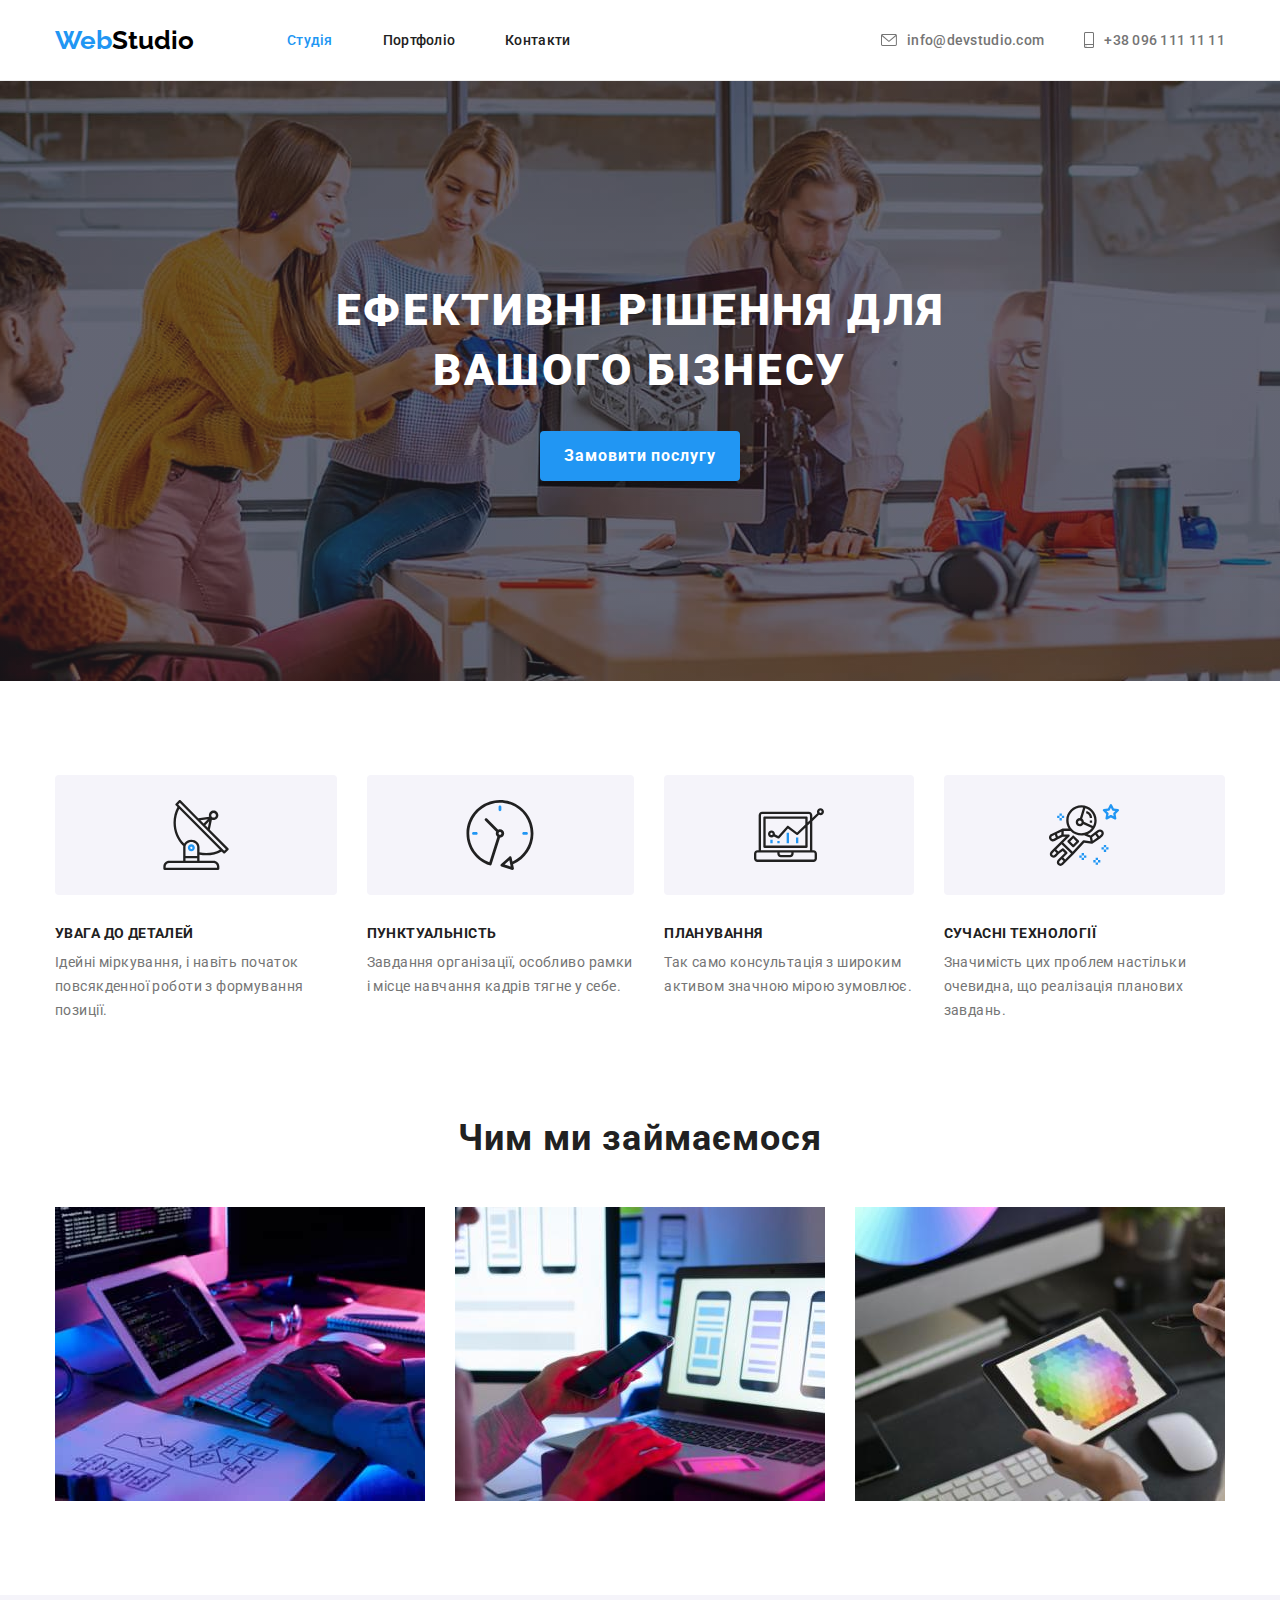
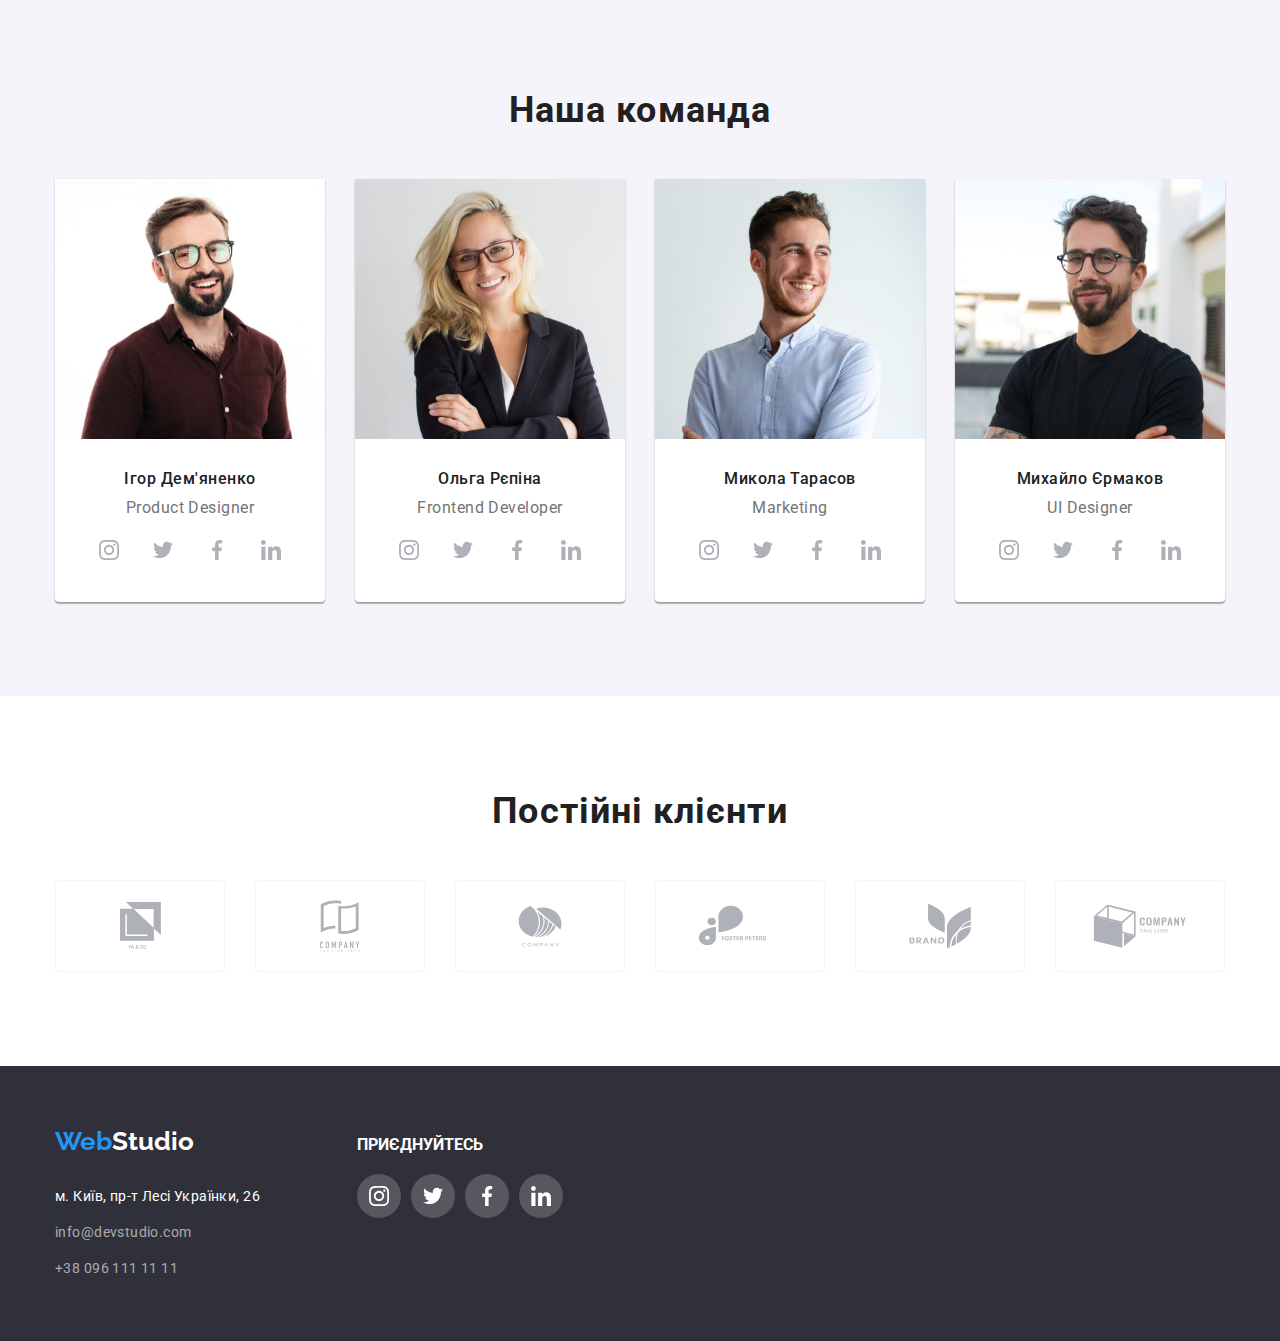
==== index.html @ e9f581a7 "Initial commit" ====
<!DOCTYPE html>
<html lang="uk">

<head>
    <meta charset="UTF-8">
    <meta http-equiv="X-UA-Compatible" content="IE=edge">
    <meta name="viewport" content="width=device-width, initial-scale=1.0">
    <link rel="preconnect" href="https://fonts.googleapis.com">
    <link rel="preconnect" href="https://fonts.gstatic.com" crossorigin>
    <link
        href="https://fonts.googleapis.com/css2?family=Montserrat:wght@400;700&family=Raleway:wght@700&family=Roboto:wght@400;500;700;900&display=swap"
        rel="stylesheet">
    <link rel="stylesheet"
        href="https://cdnjs.cloudflare.com/ajax/libs/modern-normalize/1.1.0/modern-normalize.min.css">
    <link rel="stylesheet" href="./styles.css">
    <title>goit-markup-hw-04</title>
</head>

<body>
    <header class="header">
        <div class="container-header">
            <nav class="header-nav">
                <a href="./index.html" class="logo"><span class="logo-web">Web</span>Studio</a>
                <ul class="navigation-links">
                    <li><a class="navigation-link current" href="./index.html">Студія</a></li>
                    <li><a class="navigation-link" href="./potfolio.html">Портфоліо</a></li>
                    <li><a class="navigation-link" href="#">Контакти</a></li>
                </ul>
            </nav>
            <ul class="navigation-contacts">
                <li><a class="navigation-mail" href="mailto:info@devstudio.com">
                        <svg class="icon-envelope" width="16px" height="12px">
                            <use href="./images/icon/icons.svg#icon-envelope"></use>
                        </svg>
                        info@devstudio.com</a></li>
                <li><a class="navigation-tel" href="tel:+380961111111">
                        <svg class="icon-smartphone" width="10px" height="16px">
                            <use href="./images/icon/icons.svg#icon-smartphone"></use>
                        </svg>
                        +38 096 111 11 11</a></li>
            </ul>
        </div>
    </header>
    <main>

        <section class="hero-background section">
            <div class="container">
                <h1 class="hero-text">Ефективні рішення для вашого бізнесу</h1>
                <button type="button" class="hero-button">Замовити послугу</button>
            </div>
        </section>
        <section class="section-benefits">
            <h2 class="visually-hidden">Наші переваги</h2>
            <div class="container">
                <ul class="benefits">
                    <li>
                        <div class="benefits-icon">
                            <svg width="70px" height="70px">
                                <use href="./images/icon/icons.svg#icon-antenna"></use>
                            </svg>
                        </div>
                        <h3 class="benefits-title">УВАГА ДО ДЕТАЛЕЙ</h3>
                        <p class="benefits-text">Ідейні міркування, і навіть початок повсякденної роботи з формування
                            позиції.</p>
                    </li>
                    <li>
                        <div class="benefits-icon">
                            <svg width="70px" height="70px">
                                <use href="./images/icon/icons.svg#icon-clock"></use>
                            </svg>
                        </div>
                        <h3 class="benefits-title">ПУНКТУАЛЬНІСТЬ</h3>
                        <p class="benefits-text">Завдання організації, особливо рамки і місце навчання кадрів тягне у
                            себе.
                        </p>
                    </li>
                    <li class="benefits-plan">
                        <div class="benefits-icon">
                            <svg width="70px" height="70px">
                                <use href="./images/icon/icons.svg#icon-diagram"></use>
                            </svg>
                        </div>
                        <h3 class="benefits-title">ПЛАНУВАННЯ</h3>
                        <p class="benefits-text">Так само консультація з широким активом значною мірою зумовлює.</p>
                    </li>
                    <li>
                        <div class="benefits-icon">
                            <svg width="70px" height="70px">
                                <use href="./images/icon/icons.svg#icon-astronaut"></use>
                            </svg>
                        </div>
                        <h3 class="benefits-title">СУЧАСНІ ТЕХНОЛОГІЇ</h3>
                        <p class="benefits-text">Значимість цих проблем настільки очевидна, що реалізація планових
                            завдань.
                        </p>
                    </li>
                </ul>
            </div>
        </section>
        <section class="section">
            <div class="container">
                <h2 class="section-name">Чим ми займаємося</h2>
                <ul class="what-doing">
                    <li><img src="./images/box_1.jpg" alt="Планшет з клавіатурою" width="370"></li>
                    <li> <img src="./images/box_2.jpg" alt="Смартфон з ноутбуком" width="370"></li>
                    <li> <img src="./images/img.jpg" alt="Палітра на планшеті" width="370"></li>
                </ul>
            </div>
        </section>
        <section class="command section">
            <div class="container">
                <h2 class="section-name">Наша команда</h2>
                <ul class="command-list">
                    <li class="command-card">
                        <img src="./images/igor_demyanenko.jpg" alt="Фото Ігор Дем'яненко" width="270">
                        <div class="card-name">
                            <h3 class="command-title">Ігор Дем'яненко</h3>
                            <p class="command-text">Product Designer</p>
                            <div>
                                <ul class="social-list">
                                    <li class="social-item">
                                        <a href="#" class="social-link">
                                            <svg width="20px" height="20px">
                                                <use href="./images/icon/icons.svg#icon-instagram"></use>
                                            </svg>
                                        </a>
                                    </li>
                                    <li class="social-item">
                                        <a href="#" class="social-link">
                                            <svg width="20px" height="20px">
                                                <use href="./images/icon/icons.svg#icon-twitter"></use>
                                            </svg>
                                        </a>
                                    </li>
                                    <li class="social-item">
                                        <a href="#" class="social-link">
                                            <svg width="20px" height="20px">
                                                <use href="./images/icon/icons.svg#icon-facebook"></use>
                                            </svg>
                                        </a>
                                    </li>
                                    <li class="social-item">
                                        <a href="#" class="social-link">
                                            <svg width="20px" height="20px">
                                                <use href="./images/icon/icons.svg#icon-linkedin"></use>
                                            </svg>
                                        </a>
                                    </li>
                                </ul>
                            </div>
                        </div>
                    </li>
                    <li class="command-card">
                        <img src="./images/olga_repina.jpg" alt="Фото Ольга Рєпіна" width="270">
                        <div class="card-name">
                            <h3 class="command-title">Ольга Рєпіна</h3>
                            <p class="command-text">Frontend Developer</p>
                            <div>
                                <ul class="social-list">
                                    <li class="social-item">
                                        <a href="#" class="social-link">
                                            <svg width="20px" height="20px">
                                                <use href="./images/icon/icons.svg#icon-instagram"></use>
                                            </svg>
                                        </a>
                                    </li>
                                    <li class="social-item">
                                        <a href="#" class="social-link">
                                            <svg width="20px" height="20px">
                                                <use href="./images/icon/icons.svg#icon-twitter"></use>
                                            </svg>
                                        </a>
                                    </li>
                                    <li class="social-item">
                                        <a href="#" class="social-link">
                                            <svg width="20px" height="20px">
                                                <use href="./images/icon/icons.svg#icon-facebook"></use>
                                            </svg>
                                        </a>
                                    </li>
                                    <li class="social-item">
                                        <a href="#" class="social-link">
                                            <svg width="20px" height="20px">
                                                <use href="./images/icon/icons.svg#icon-linkedin"></use>
                                            </svg>
                                        </a>
                                    </li>
                                </ul>
                            </div>
                        </div>
                    </li>
                    <li class="command-card">
                        <img src="./images/mikola_tarasov.jpg" alt="Фото Микола Тарасов" width="270">
                        <div class="card-name">
                            <h3 class="command-title">Микола Тарасов</h3>
                            <p class="command-text">Marketing</p>
                            <div>
                                <ul class="social-list">
                                    <li class="social-item">
                                        <a href="#" class="social-link">
                                            <svg width="20px" height="20px">
                                                <use href="./images/icon/icons.svg#icon-instagram"></use>
                                            </svg>
                                        </a>
                                    </li>
                                    <li class="social-item">
                                        <a href="#" class="social-link">
                                            <svg width="20px" height="20px">
                                                <use href="./images/icon/icons.svg#icon-twitter"></use>
                                            </svg>
                                        </a>
                                    </li>
                                    <li class="social-item">
                                        <a href="#" class="social-link">
                                            <svg width="20px" height="20px">
                                                <use href="./images/icon/icons.svg#icon-facebook"></use>
                                            </svg>
                                        </a>
                                    </li>
                                    <li class="social-item">
                                        <a href="#" class="social-link">
                                            <svg width="20px" height="20px">
                                                <use href="./images/icon/icons.svg#icon-linkedin"></use>
                                            </svg>
                                        </a>
                                    </li>
                                </ul>
                            </div>
                        </div>
                    </li>
                    <li class="command-card">
                        <img src="./images/mihailo_ermakov.jpg" alt="Фото Михайло Єрмаков" width="270">
                        <div class="card-name">
                            <h3 class="command-title">Михайло Єрмаков</h3>
                            <p class="command-text">UI Designer</p>
                            <div>
                                <ul class="social-list">
                                    <li class="social-item">
                                        <a href="#" class="social-link">
                                            <svg width="20px" height="20px">
                                                <use href="./images/icon/icons.svg#icon-instagram"></use>
                                            </svg>
                                        </a>
                                    </li>
                                    <li class="social-item">
                                        <a href="#" class="social-link">
                                            <svg width="20px" height="20px">
                                                <use href="./images/icon/icons.svg#icon-twitter"></use>
                                            </svg>
                                        </a>
                                    </li>
                                    <li class="social-item">
                                        <a href="#" class="social-link">
                                            <svg width="20px" height="20px">
                                                <use href="./images/icon/icons.svg#icon-facebook"></use>
                                            </svg>
                                        </a>
                                    </li>
                                    <li class="social-item">
                                        <a href="#" class="social-link">
                                            <svg width="20px" height="20px">
                                                <use href="./images/icon/icons.svg#icon-linkedin"></use>
                                            </svg>
                                        </a>
                                    </li>
                                </ul>
                            </div>
                        </div>
                    </li>
                </ul>
            </div>
        </section>
        <section class="section">
            <div class="container">
                <h2 class="section-name">Постійні клієнти</h2>
                <ul class="client-list">
                    <li class="client-link"><a href="#" class="client-name">
                            <svg class="client-icon" width="41px" height="47px">
                                <use href="./images/icon/icons.svg#icon-client-1"></use>
                            </svg>
                        </a></li>
                    <li class="client-link"><a href="#" class="client-name">
                            <svg class="client-icon" width="40px" height="52px">
                                <use href="./images/icon/icons.svg#icon-client-2"></use>
                            </svg>
                        </a></li>
                    <li class="client-link"><a href="#" class="client-name">
                            <svg class="client-icon" width="44px" height="42px">
                                <use href="./images/icon/icons.svg#icon-client-3"></use>
                            </svg>
                        </a></li>
                    <li class="client-link"><a href="#" class="client-name">
                            <svg class="client-icon" width="85px" height="41px">
                                <use href="./images/icon/icons.svg#icon-client-4"></use>
                            </svg>
                        </a></li>
                    <li class="client-link"><a href="#" class="client-name">
                            <svg class="client-icon" width="63px" height="46px">
                                <use href="./images/icon/icons.svg#icon-client-5"></use>
                            </svg>
                        </a></li>
                    <li class="client-link"><a href="#" class="client-name">
                            <svg class="client-icon" width="94px" height="44px">
                                <use href="./images/icon/icons.svg#icon-client-6"></use>
                            </svg>
                        </a></li>
                </ul>

            </div>
        </section>



    </main>
    <footer class="footer-background">
        <div class="container futer-content">
            <div>
                <a href="./index.html" class="logo futer"><span class="logo-web">Web</span>Studio</a>
                <address>
                    <ul>
                        <li class="adres"><a href="https://goo.gl/maps/15wSwzAnyZ6zEoBG6"></a>м. Київ, пр-т Лесі
                            Українки,
                            26
                        </li>
                        <li class="footer-link"><a href="mailto:info@devstudio.com"
                                class="navigation-mail-futer">info@devstudio.com</a></li>
                        <li><a href="tel:+380961111111" class="navigation-tel-futer">+38 096 111 11 11</a></li>
                    </ul>
                </address>
            </div>

            <div>
                <h4 class="connecting">приєднуйтесь</h4>
                <div>
                    <ul class="social-list">
                        <li class="social-item-futer">
                            <a href="#" class="social-link-futer">
                                <svg width="20px" height="20px">
                                    <use href="./images/icon/icons.svg#icon-instagram"></use>
                                </svg>
                            </a>
                        </li>
                        <li class="social-item-futer">
                            <a href="#" class="social-link-futer">
                                <svg width="20px" height="20px">
                                    <use href="./images/icon/icons.svg#icon-twitter"></use>
                                </svg>
                            </a>
                        </li>
                        <li class="social-item-futer">
                            <a href="#" class="social-link-futer">
                                <svg width="20px" height="20px">
                                    <use href="./images/icon/icons.svg#icon-facebook"></use>
                                </svg>
                            </a>
                        </li>
                        <li class="social-item-futer">
                            <a href="#" class="social-link-futer">
                                <svg width="20px" height="20px">
                                    <use href="./images/icon/icons.svg#icon-linkedin"></use>
                                </svg>
                            </a>
                        </li>
                    </ul>
                </div>
            </div>
        </div>
    </footer>
</body>

</html>
---- styles.css ----
:root {
  --color-blue: #2196f3;
  --color-head: #212121;
  --color-comment: #757575;
  --color-white: #ffffff;
  --color-background-grey: #2f303a;
  --color-easy-gray: #f5f4fa;
  --color-icon: #AFB1B8;
}
body {
  font-family: Roboto, sans-serif;
  color: var(--color-comment);
  background-color: var(--color-white);
  }
a {
  text-decoration: none;
  }
/* Стили для обнуления верхних отступов у элементов */
h1,
h2,
h3,
h4,
h5,
h6,
p {
  margin: 0;
}
/* Класс для обнуления базовых свойств у списков (ul) */
.list {
  list-style: none;
  padding-left: 0;
  margin: 0;
}
/* Класс для обнуления базовых свойств у ссылок */
.link {
  text-decoration: none;
  color: inherit;
}
/* Свойства для корректного отображения картинок */
img {
  display: block;
  max-width: 100%;
  height: auto;
}
/* Свойства для обнуления курсива у address */
address {
  font-style: normal;
}
.container {
  width: 1200px;
  margin: 0 auto;
  padding: 0 15px;
}
.section {
  padding: 94px 0;
}

/* Header*/
.header {
  display: flex;
  justify-content: space-around;
  align-items: center;
  border-bottom: 1px solid #ececec;
}
.container-header {
  display: flex;
  justify-content: space-around;
  align-items: center;
  width: 1200px;
  margin: 0 auto;
  padding: 0 15px;
}
.header-nav {
  display: flex;
  align-items: center;
}
.navigation-links {
  display: flex;
  margin-block-start: 0;
  margin-block-end: 0;
  padding: 31px 0;
}
.navigation-contacts {
  display: flex;
  margin-left: auto;
}

ul {
  list-style-type: none;
  padding-inline-start: 0;
  margin: 0;
}
.logo {
  text-decoration: none;
  font-family: Raleway;
  font-size: 26px;
  line-height: 1.2;
  color: #000000;
  font-weight: 700;
  margin-right: 93px;
}
.logo-web {
  color: var(--color-blue);
}
.navigation-link {
  font-weight: 500;
  font-size: 14px;
  line-height: 1.15;
  letter-spacing: 0.02em;
  color: var(--color-head);
  margin-right: 50px;
}
.navigation-link.current {
  color: var(--color-blue);
}
.navigation-link:active,
.navigation-link:focus {
  color: var(--color-blue);
}
.navigation-mail {
  display: flex;
  align-items: center;
  font-weight: 500;
  line-height: 1.15;
  letter-spacing: 0.02em;
  font-size: 14px;
  color: var(--color-comment);
  font-style: normal;
}
.navigation-mail:hover,
.navigation-mail:focus {
  color: var(--color-blue);
  fill: var(--color-blue);
}
.icon-envelope {
  fill: currentColor;
  margin-right: 10px;
}
.icon-smartphone {
  fill: currentColor;
  margin-right: 10px;
}
.navigation-tel {
  display: flex;
  align-items: center;
  font-weight: 500;
  color: var(--color-comment);
  font-style: normal;
  font-size: 14px;
  line-height: 1.15;
  letter-spacing: 0.02em;
  margin-left: 40px;
}
.navigation-tel:focus {
  color: var(--color-blue);
}
/*body*/
.hero-background {
  background-image: 
     linear-gradient(rgba(47, 48, 58, 0.4),rgba(47, 48, 58, 0.4)),
     url(./images/hero-img.jpg);
  background-repeat: no-repeat;
  background-position: center;
  background-size: cover;
  background-color: var(--color-background-grey);
  height: 600px;
  text-align: center;
  }
.hero-text {
  font-weight: 900;
  font-size: 44px;
  line-height: 1.36;
  text-align: center;
  letter-spacing: 0.06em;
  text-transform: uppercase;
  color: #ffffff;
  width: 800px;
  margin: 106px auto 30px auto;
}
.hero-button {
  font-family: "Roboto";
  font-style: normal;
  font-weight: 700;
  font-size: 16px;
  line-height: 1.9;
  display: flex;
  align-items: center;
  text-align: center;
  letter-spacing: 0.06em;
  color: var(--color-white);
  background-color: var(--color-blue);
  margin: auto;
  padding: 10px 24px;
  box-shadow: 0px 4px 4px rgba(0, 0, 0, 0.15);
  border-radius: 4px;
  border: none;
}
.visually-hidden {
  position: absolute;
  white-space: nowrap;
  width: 1px;
  height: 1px;
  overflow: hidden;
  border: 0;
  padding: 0;
  clip: rect(0 0 0 0);
  clip-path: inset(50%);
  margin: -1px;
}
.benefits {
  display: flex;
}
.benefits > li {
  flex-basis: calc((100%-90px) / 4);
  margin-right: 30px;
}
.benefits > li:last-child {
  margin-right: 0;
}

.benefits-title {
  font-size: 14px;
  line-height: 1.15;
  letter-spacing: 0.03em;
  text-transform: uppercase;
  color: var(--color-head);
  margin-bottom: 10px;
}
.benefits-text {
  font-size: 14px;
  line-height: 1.7;
  letter-spacing: 0.03em;
}
.benefits > li {
  margin-right: 30px;
}
.section-benefits {
  padding: 94px 0 0 0;
}
.benefits-icon {
  display: flex;
  align-items: center;
  justify-content: center;
  height: 120px;
  background-color: var(--color-easy-gray);
  border-radius: 4px; 
  margin-bottom: 30px;
}
.section-name {
  font-size: 36px;
  line-height: 1.2;
  text-align: center;
  letter-spacing: 0.03em;
  color: var(--color-head);
}
.what-doing {
  display: flex;
  gap: 30px;
}
.command {
  background-color: var(--color-easy-gray);
}
.command-title {
  font-weight: 500;
  font-size: 16px;
  line-height: 1.2;
  text-align: center;
  letter-spacing: 0.03em;
  color: var(--color-head);
}
.command-text {
  font-size: 16px;
  line-height: 1.2;
  text-align: center;
  letter-spacing: 0.03em;
}

.command-list {
  display: flex;
  gap: 30px;
}
.command-card {
  background: #ffffff;
  box-shadow: 0px 1px 3px rgba(0, 0, 0, 0.12), 0px 1px 1px rgba(0, 0, 0, 0.14),
    0px 2px 1px rgba(0, 0, 0, 0.2);
  border-radius: 0px 0px 4px 4px;
}
.card-name {
  padding: 30px 0;
}
.card-name > p {
  margin-top: 10px;
  margin-bottom: 10px;
}
.section-name {
  margin-bottom: 47px;
}

/*Portfolio*/

.button-color {
  background-color: var(--color-easy-gray);
  font-family: "Roboto";
  font-style: normal;
  font-weight: 500;
  font-size: 16px;
  line-height: 1.6;
  text-align: center;
  letter-spacing: 0.03em;
  color: var(--color-head);
  padding: 6px 22px;
  border-radius: 4px;
  border-width: 0;
}
.button-color:hover,
.button-color:focus {
  background-color: var(--color-blue);
  letter-spacing: 0.03em;
  color: var(--color-white);
  box-shadow: 0px 3px 1px rgba(0, 0, 0, 0.1), 0px 1px 2px rgba(0, 0, 0, 0.08), 0px 2px 2px rgba(0, 0, 0, 0.12);
}
.portfolio-button {
  display: flex;
  gap: 8px;
  justify-content: center;
  margin-bottom: 50px;
}
.our-project-title {
  font-size: 18px;
  line-height: 2;
  letter-spacing: 0.06em;
  color: var(--color-head);
}
.our-project-text {
  font-size: 16px;
  line-height: 1.9;
  letter-spacing: 0.03em;
  color: var(--color-comment);
}
.project-gallary {
  display: flex;
  flex-wrap: wrap;
  gap: 30px;
}
.gallary-card {
  border: 1px solid #eeeeee;
  padding: 20px 24px;
  }
.portfolio-card {
  display: block;
   }
 .portfolio-card:hover,
 .portfolio-card:focus {
box-shadow: 0px 1px 1px rgba(0, 0, 0, 0.12), 0px 4px 4px rgba(0, 0, 0, 0.06), 1px 4px 6px rgba(0, 0, 0, 0.16);
 }
/* Client */
.client-list {
  display: flex;
  justify-content: center;
  gap: 30px;
  height: 92px;  
}
.client-name {
  display: flex;
  align-items: center;
  justify-content: center;
  width: 100%;
  height: 100%;
  fill: var(--color-icon);
}
.client-name:hover,
.client-name:focus{
  fill: var(--color-blue);
}
.client-link {
  flex-basis:calc((100% - 150px)/4);
  border: 1px solid var(--color-easy-gray);
  border-radius: 4px;
  text-align: center;
  fill: var(--color-comment);
}
.client-link:hover,
.client-link:focus {
  border-color: var(--color-blue);
  fill: var(--color-blue);
}
.client-icon:hover, 
.client-icon:focus {
  fill: var(--color-blue);
}
.social-list {
  display: flex;
  gap: 10px;
  margin: auto;
  justify-content: center;
  align-items: center;
  }
.social-item {
  width: 44px;
  height: 44px;
  border-radius: 50%;
  }
.social-link {
  display: flex;
  justify-content: center;
  align-items: center ;
  width: 100%;
  height: 100%;
  border-radius: 50%;
  fill: var(--color-icon);
  }
.social-item:hover {
  background-color: var(--color-blue);
}
.social-link:hover,
.social-link:focus {
fill: var(--color-white);
background-color: var(--color-blue);
}
/* futer*/
.footer-background {
  background-color: var(--color-background-grey);
  padding: 60px 0;
}
.futer {
    color: var(--color-white);
}
.futer-content {
  display: flex;
  align-items: baseline;
  gap: 70px;
  }
.connecting {
  margin-bottom: 20px;
  text-transform: uppercase;
  color: var(--color-white);
}
.adres {
  font-style: normal;
  font-size: 14px;
  line-height: 1.71;
  letter-spacing: 0.03em;
  color: var(--color-white);
  margin-top: 28px;
}
.navigation-mail-futer,
.navigation-tel-futer {
  font-style: normal;
  font-size: 14px;
  line-height: 1.7;
  letter-spacing: 0.03em;
  color: rgba(255, 255, 255, 0.6);
}
.navigation-mail-futer:hover {
  color: var(--color-blue);
}
.footer-link {
  margin: 12px 0;
}
.social-item-futer {
  width: 44px;
  height: 44px;
  border-radius: 50%;
  background-color: rgba(255, 255, 255, 0.1);
  fill: var(--color-white);
}
.social-link-futer:hover,
.social-link-futer:focus {
  background-color: var(--color-blue);
}
.social-link-futer {
  display: flex;
  justify-content: center;
  align-items: center ;
  width: 100%;
  height: 100%;
  border-radius: 50%;
  background-color: rgba(255, 255, 255, 0.1);
  fill: var(--color-white);
  }
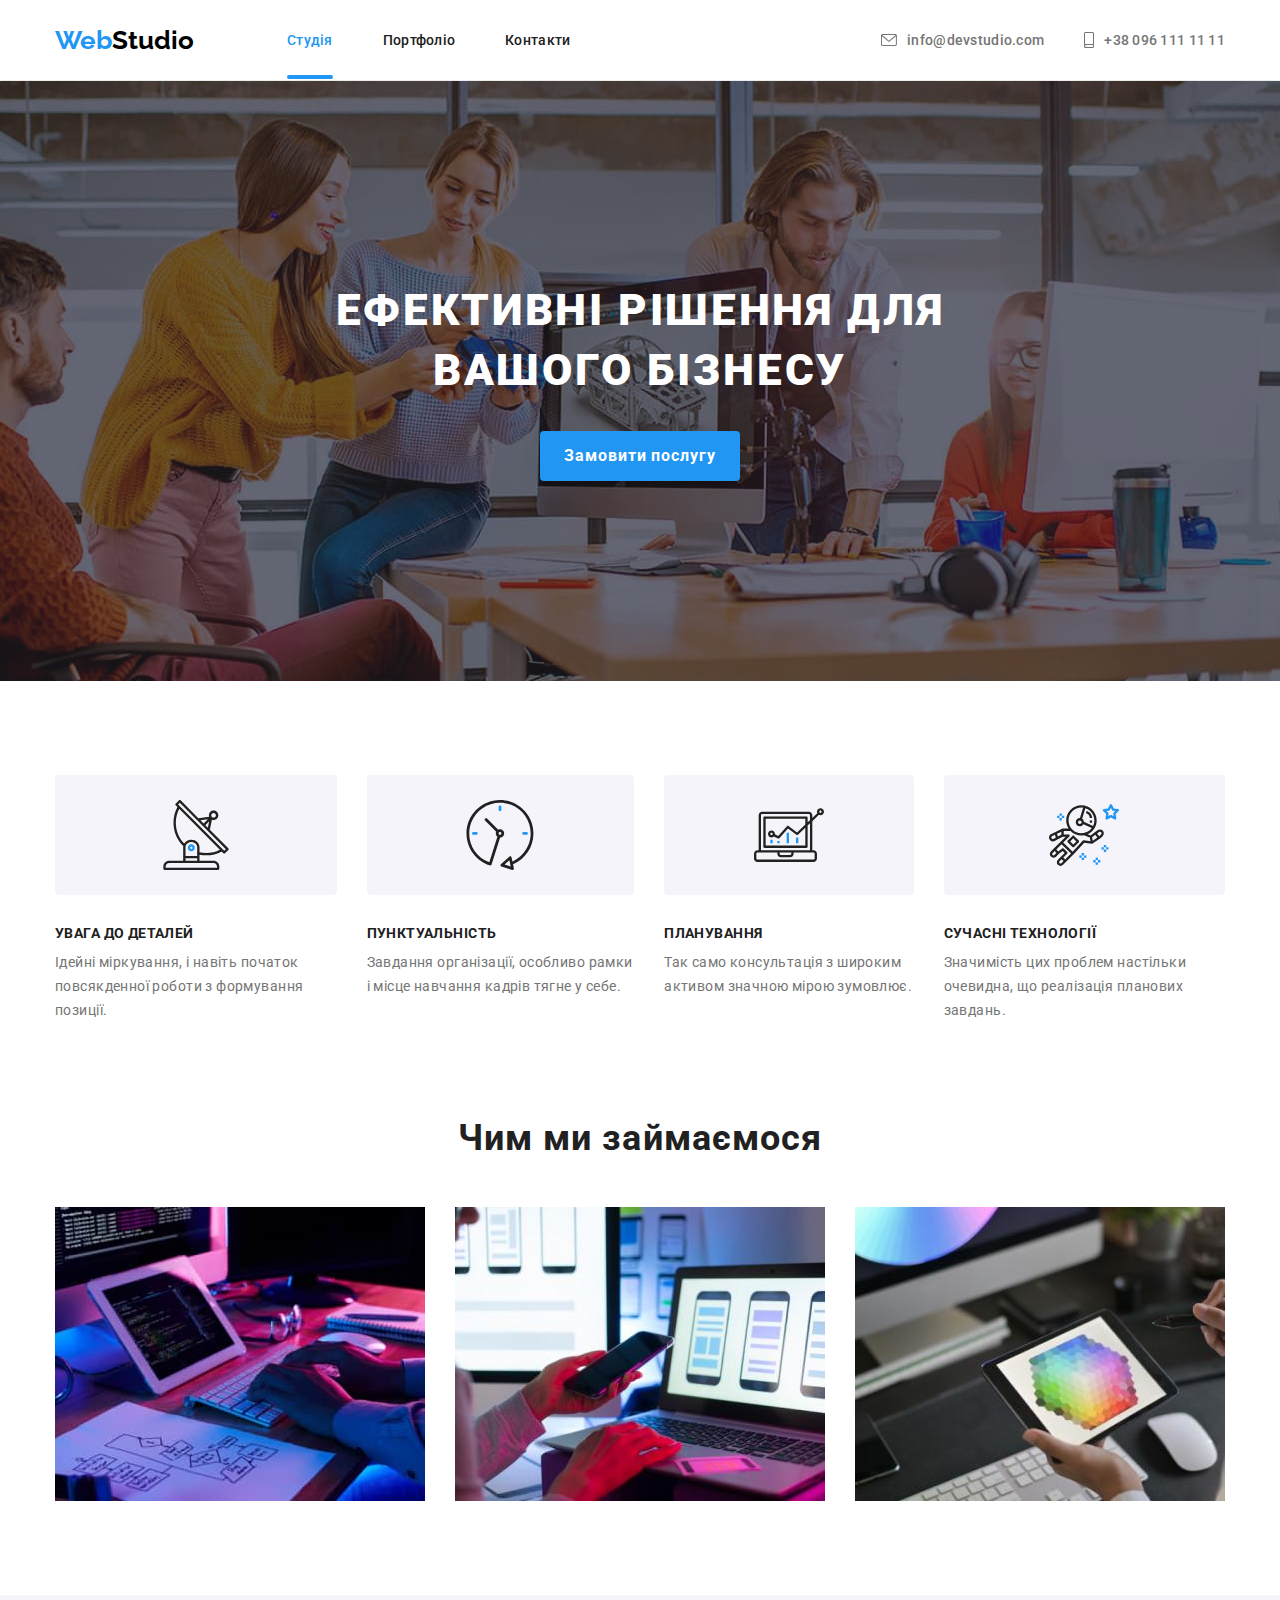
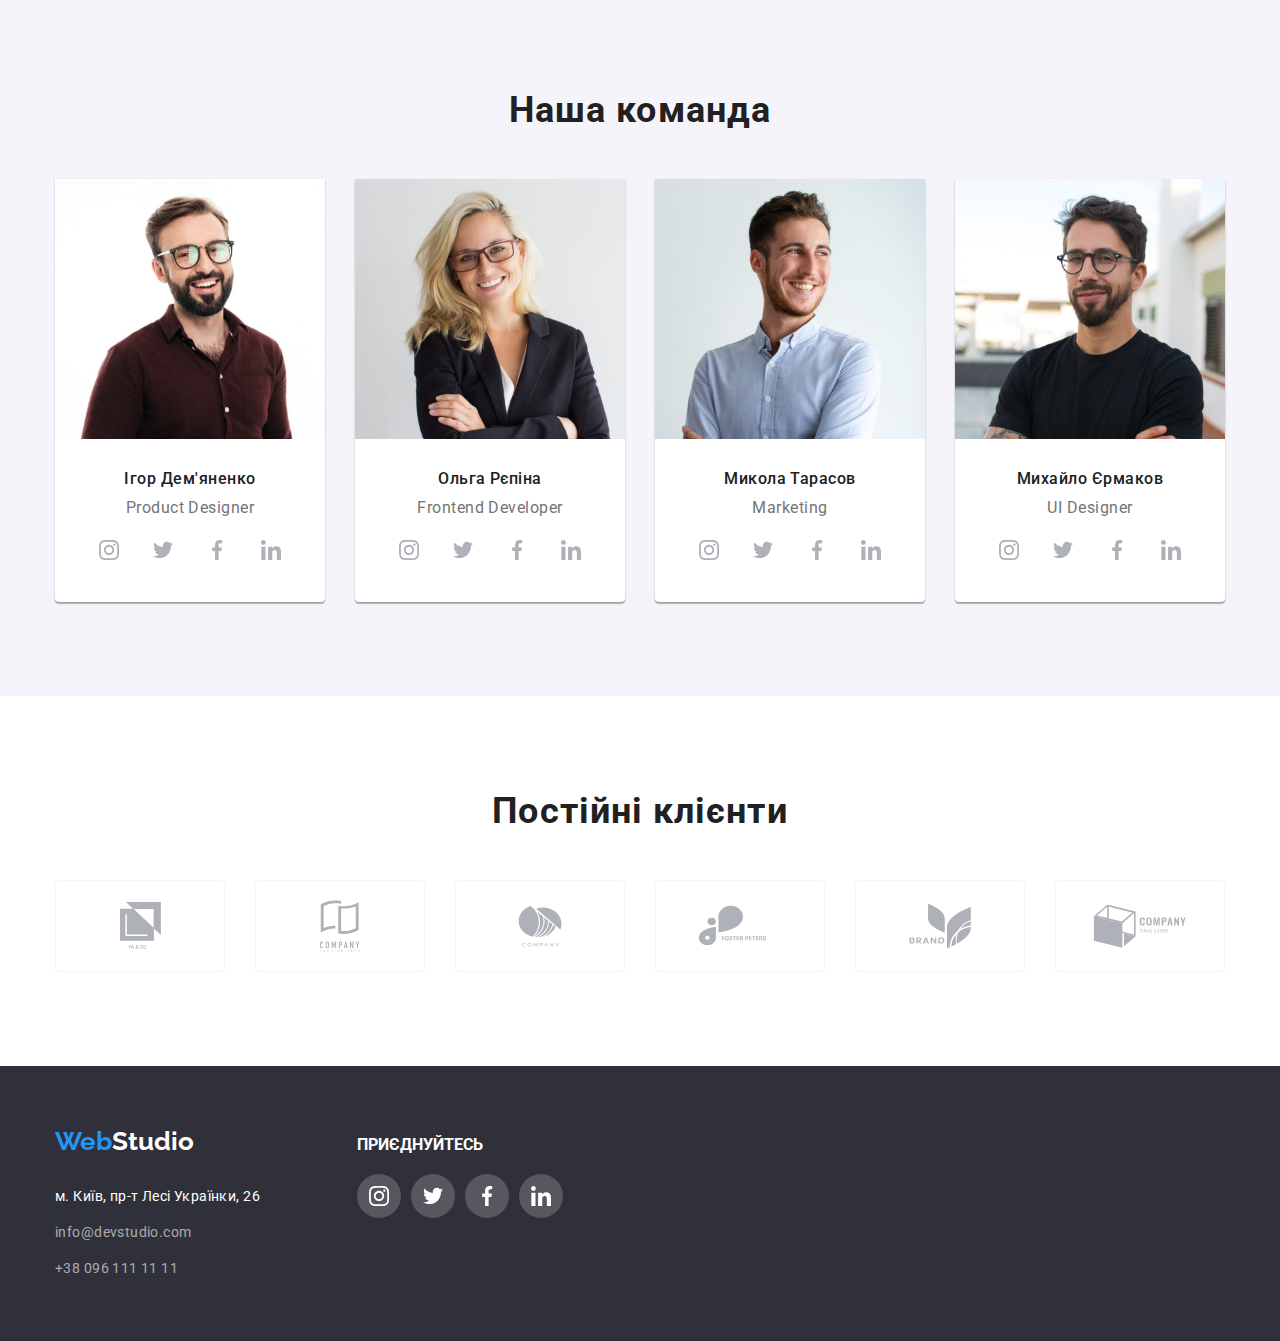
==== commit 7295477c: "dz_5" ====
--- a/index.html
+++ b/index.html
@@ -13,10 +13,23 @@
     <link rel="stylesheet"
         href="https://cdnjs.cloudflare.com/ajax/libs/modern-normalize/1.1.0/modern-normalize.min.css">
     <link rel="stylesheet" href="./styles.css">
-    <title>goit-markup-hw-04</title>
+    <title>goit-markup-hw-05</title>
 </head>
 
 <body>
+
+    <div class="backdrop is-hidden" data-modal>
+        <div class="modal-view">
+            <button type="button" class="button-close-modal" data-modal-close>
+                <svg width="11px" height="11px">
+                    <use href="./images/icon/icons.svg#icon-Vector-1"></use>
+                </svg>
+            </button>
+    
+        </div>
+    
+    </div>
+
     <header class="header">
         <div class="container-header">
             <nav class="header-nav">
@@ -42,11 +55,12 @@
         </div>
     </header>
     <main>
+       
 
         <section class="hero-background section">
-            <div class="container">
+                <div class="container">
                 <h1 class="hero-text">Ефективні рішення для вашого бізнесу</h1>
-                <button type="button" class="hero-button">Замовити послугу</button>
+                <button type="button" class="hero-button" data-modal-open>Замовити послугу</button>
             </div>
         </section>
         <section class="section-benefits">
@@ -101,9 +115,21 @@
             <div class="container">
                 <h2 class="section-name">Чим ми займаємося</h2>
                 <ul class="what-doing">
-                    <li><img src="./images/box_1.jpg" alt="Планшет з клавіатурою" width="370"></li>
-                    <li> <img src="./images/box_2.jpg" alt="Смартфон з ноутбуком" width="370"></li>
-                    <li> <img src="./images/img.jpg" alt="Палітра на планшеті" width="370"></li>
+                    <li class="what-doing-overlay-box">
+                        <div class="what-doing-overlay">
+                            <p class="what-doing-overlay-text">Десктопні додатки</p>
+                        </div>
+                        <img src="./images/box_1.jpg" alt="Планшет з клавіатурою" width="370"></li>
+                    <li class="what-doing-overlay-box"> 
+                        <div class="what-doing-overlay">
+                            <p class="what-doing-overlay-text">Мобільні додатки</p>
+                        </div>
+                        <img src="./images/box_2.jpg" alt="Смартфон з ноутбуком" width="370"></li>
+                    <li class="what-doing-overlay-box"> 
+                        <div class="what-doing-overlay">
+                            <p class="what-doing-overlay-text">Дизайнерські рішення</p>
+                        </div>
+                        <img src="./images/img.jpg" alt="Палітра на планшеті" width="370"></li>
                 </ul>
             </div>
         </section>
@@ -366,6 +392,7 @@
             </div>
         </div>
     </footer>
+    <script src="./js/modal.js"></script>
 </body>
 
 </html>--- a/styles.css
+++ b/styles.css
@@ -5,16 +5,16 @@
   --color-white: #ffffff;
   --color-background-grey: #2f303a;
   --color-easy-gray: #f5f4fa;
-  --color-icon: #AFB1B8;
+  --color-icon: #afb1b8;
 }
 body {
   font-family: Roboto, sans-serif;
   color: var(--color-comment);
   background-color: var(--color-white);
-  }
+}
 a {
   text-decoration: none;
-  }
+}
 /* Стили для обнуления верхних отступов у элементов */
 h1,
 h2,
@@ -75,6 +75,7 @@
   align-items: center;
 }
 .navigation-links {
+  position: relative;
   display: flex;
   margin-block-start: 0;
   margin-block-end: 0;
@@ -103,6 +104,7 @@
   color: var(--color-blue);
 }
 .navigation-link {
+  position: relative;
   font-weight: 500;
   font-size: 14px;
   line-height: 1.15;
@@ -117,6 +119,18 @@
 .navigation-link:focus {
   color: var(--color-blue);
 }
+.navigation-link.current::after {
+  display: block;
+  content: "";
+  width: 100%;
+  height: 4px;
+  position: absolute;
+  bottom: -31px;
+  left: 0;
+  background-color: var(--color-blue);
+  border-radius: 2px;
+}
+
 .navigation-mail {
   display: flex;
   align-items: center;
@@ -155,17 +169,61 @@
   color: var(--color-blue);
 }
 /*body*/
+.backdrop {
+  position: fixed;
+  width: 100%;
+  height: 100%;
+  z-index: 2;
+  background-color: rgba(0, 0, 0, 0.2);
+  transition: opacity 250ms cubic-bezier(0.4, 0, 0.2, 1);
+
+  
+}
+.modal-view {
+  position: absolute;
+  top: 50%;
+  left: 50%;
+  transform: translate(-50%, -50%);
+  width: 528px;
+  height: 521px;
+  margin: 0;
+  background: var(--color-white);
+  box-shadow: 0px 1px 3px rgba(0, 0, 0, 0.12), 0px 1px 1px rgba(0, 0, 0, 0.14),
+    0px 2px 1px rgba(0, 0, 0, 0.2);
+  border-radius: 4px;
+  transition: transform 250ms cubic-bezier(0.4, 0, 0.2, 1),
+              visibility 250ms cubic-bezier(0.4, 0, 0.2, 1);
+}
+.button-close-modal {
+  position: absolute;
+  top: 8px;
+  right: 8px;
+  width: 30px;
+  height: 30px;
+  border-radius: 50%;
+  border: 2px solid var(--color-easy-gray);
+  background: var(--color-white);
+}
+.is-hidden {
+  visibility: hidden;
+  opacity: 0;
+  pointer-events: none;
+  transform: scale(0.6);
+}
+
 .hero-background {
-  background-image: 
-     linear-gradient(rgba(47, 48, 58, 0.4),rgba(47, 48, 58, 0.4)),
-     url(./images/hero-img.jpg);
+  background-image: linear-gradient(
+      rgba(47, 48, 58, 0.4),
+      rgba(47, 48, 58, 0.4)
+    ),
+    url(./images/hero-img.jpg);
   background-repeat: no-repeat;
   background-position: center;
   background-size: cover;
   background-color: var(--color-background-grey);
   height: 600px;
   text-align: center;
-  }
+}
 .hero-text {
   font-weight: 900;
   font-size: 44px;
@@ -243,7 +301,7 @@
   justify-content: center;
   height: 120px;
   background-color: var(--color-easy-gray);
-  border-radius: 4px; 
+  border-radius: 4px;
   margin-bottom: 30px;
 }
 .section-name {
@@ -311,13 +369,17 @@
   padding: 6px 22px;
   border-radius: 4px;
   border-width: 0;
+  transition: background-color 250ms cubic-bezier(0.4, 0, 0.2, 1), 
+  color 250ms cubic-bezier(0.4, 0, 0.2, 1),
+  box-shadow 250ms cubic-bezier(0.4, 0, 0.2, 1);
 }
 .button-color:hover,
 .button-color:focus {
   background-color: var(--color-blue);
   letter-spacing: 0.03em;
   color: var(--color-white);
-  box-shadow: 0px 3px 1px rgba(0, 0, 0, 0.1), 0px 1px 2px rgba(0, 0, 0, 0.08), 0px 2px 2px rgba(0, 0, 0, 0.12);
+  box-shadow: 0px 3px 1px rgba(0, 0, 0, 0.1), 0px 1px 2px rgba(0, 0, 0, 0.08),
+    0px 2px 2px rgba(0, 0, 0, 0.12);
 }
 .portfolio-button {
   display: flex;
@@ -345,20 +407,84 @@
 .gallary-card {
   border: 1px solid #eeeeee;
   padding: 20px 24px;
-  }
+}
 .portfolio-card {
   display: block;
-   }
- .portfolio-card:hover,
- .portfolio-card:focus {
-box-shadow: 0px 1px 1px rgba(0, 0, 0, 0.12), 0px 4px 4px rgba(0, 0, 0, 0.06), 1px 4px 6px rgba(0, 0, 0, 0.16);
- }
+  position: relative;
+  overflow: hidden;
+  transition: box-shadow 250ms cubic-bezier(0.4, 0, 0.2, 1);
+}
+.portfolio-card:hover,
+.portfolio-card:focus {
+  box-shadow: 0px 1px 1px rgba(0, 0, 0, 0.12), 0px 4px 4px rgba(0, 0, 0, 0.06),
+    1px 4px 6px rgba(0, 0, 0, 0.16);
+}
+.overlay-box {
+  position: relative;
+  overflow: hidden;
+}
+.overlay-card {
+  position: absolute;
+  top: 0;
+  left: 0;
+  width: 100%;
+  height: 100%;
+  background-color: rgba(33, 150, 243, 0.9);
+  padding: 63px 24px;
+  transform: translatey(100%);
+  transition: transform 250ms ease;
+}
+.overlay-card-text {
+  font-weight: 400;
+  font-size: 18px;
+  line-height: 1.6;
+  letter-spacing: 0.03em;
+  color: var(--color-white);
+}
+.portfolio-card:hover .overlay-card {
+  transform: translatey(0);
+  transition: transform 250ms ease;
+}
+
+.what-doing-overlay-box {
+  position: relative;
+  overflow: hidden;
+  
+}
+.what-doing-overlay {
+  position: absolute;
+  bottom: 0;
+  right: 0;
+  width: 100%;
+  height: 70px;
+  display: flex;
+  align-items: center;
+  justify-content: center;
+  background: rgba(47, 48, 58, 0.8);
+  transform: translatey(100%);
+  
+}
+.what-doing-overlay-text {
+  font-weight: 700;
+  font-size: 14px;
+  line-height: 1.14;
+  text-align: center;
+  letter-spacing: 0.03em;
+  text-transform: uppercase;
+
+  color: var(--color-white);
+}
+.what-doing-overlay-box:hover .what-doing-overlay {
+  transform: translatey(0);
+  transition: transform 500ms ease-in-out;
+}
+
 /* Client */
 .client-list {
   display: flex;
   justify-content: center;
   gap: 30px;
-  height: 92px;  
+  height: 92px;
 }
 .client-name {
   display: flex;
@@ -367,24 +493,28 @@
   width: 100%;
   height: 100%;
   fill: var(--color-icon);
-}
+  }
 .client-name:hover,
-.client-name:focus{
+.client-name:focus {
   fill: var(--color-blue);
 }
 .client-link {
-  flex-basis:calc((100% - 150px)/4);
+  flex-basis: calc((100% - 150px) / 4);
   border: 1px solid var(--color-easy-gray);
   border-radius: 4px;
   text-align: center;
   fill: var(--color-comment);
+  transition: border-color 1000ms cubic-bezier(0.4, 0, 0.2, 1);
 }
 .client-link:hover,
 .client-link:focus {
   border-color: var(--color-blue);
   fill: var(--color-blue);
 }
-.client-icon:hover, 
+.client-icon {
+  transition: fill 250ms cubic-bezier(0.4, 0, 0.2, 1);
+}
+.client-icon:hover,
 .client-icon:focus {
   fill: var(--color-blue);
 }
@@ -394,42 +524,43 @@
   margin: auto;
   justify-content: center;
   align-items: center;
-  }
+}
 .social-item {
   width: 44px;
   height: 44px;
   border-radius: 50%;
+  transition: background-color 250ms cubic-bezier(0.4, 0, 0.2, 1);
   }
 .social-link {
   display: flex;
   justify-content: center;
-  align-items: center ;
+  align-items: center;
   width: 100%;
   height: 100%;
   border-radius: 50%;
   fill: var(--color-icon);
-  }
+  transition: fill 250ms cubic-bezier(0.4, 0, 0.2, 1);
+}
 .social-item:hover {
   background-color: var(--color-blue);
 }
 .social-link:hover,
 .social-link:focus {
-fill: var(--color-white);
-background-color: var(--color-blue);
-}
+  fill: var(--color-white);
+  }
 /* futer*/
 .footer-background {
   background-color: var(--color-background-grey);
   padding: 60px 0;
 }
 .futer {
-    color: var(--color-white);
+  color: var(--color-white);
 }
 .futer-content {
   display: flex;
   align-items: baseline;
   gap: 70px;
-  }
+}
 .connecting {
   margin-bottom: 20px;
   text-transform: uppercase;
@@ -463,7 +594,7 @@
   border-radius: 50%;
   background-color: rgba(255, 255, 255, 0.1);
   fill: var(--color-white);
-}
+  }
 .social-link-futer:hover,
 .social-link-futer:focus {
   background-color: var(--color-blue);
@@ -471,10 +602,11 @@
 .social-link-futer {
   display: flex;
   justify-content: center;
-  align-items: center ;
+  align-items: center;
   width: 100%;
   height: 100%;
   border-radius: 50%;
   background-color: rgba(255, 255, 255, 0.1);
   fill: var(--color-white);
-  }+  transition: background-color 250ms cubic-bezier(0.4, 0, 0.2, 1);
+}
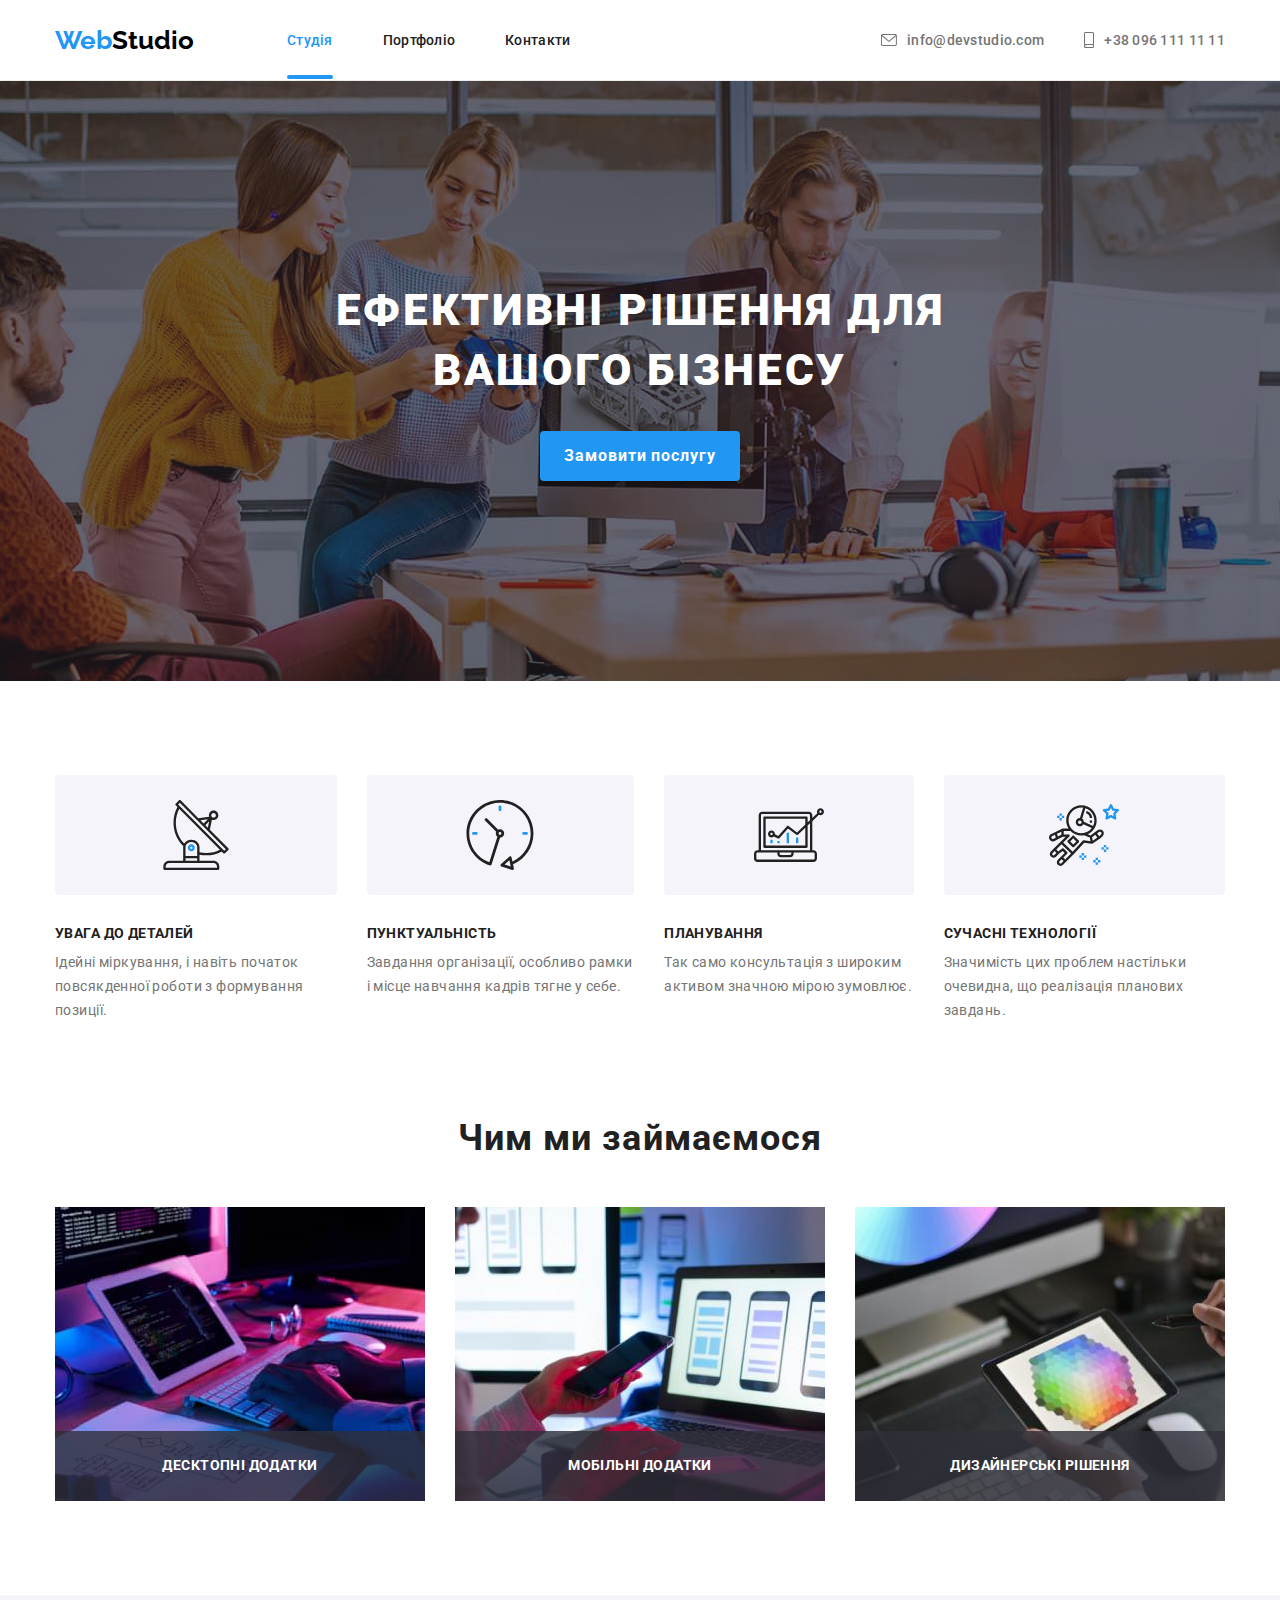
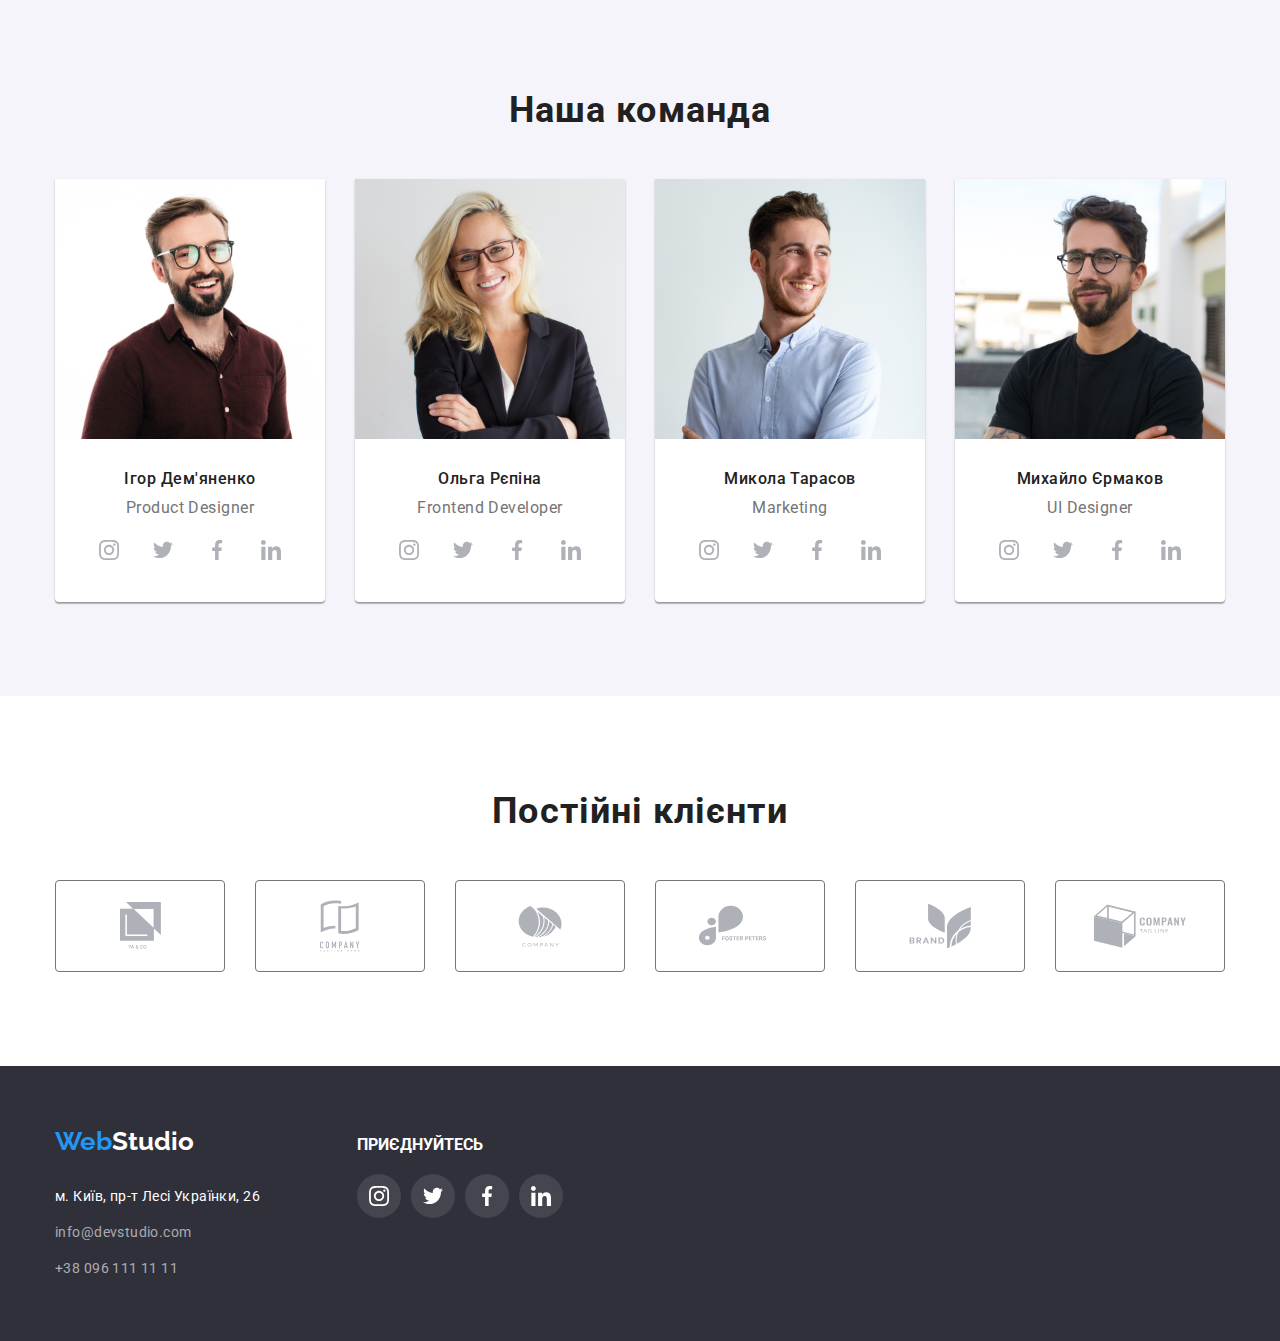
==== commit dcd9deb6: "dz_5_correct" ====
--- a/index.html
+++ b/index.html
@@ -25,9 +25,9 @@
                     <use href="./images/icon/icons.svg#icon-Vector-1"></use>
                 </svg>
             </button>
-    
+
         </div>
-    
+
     </div>
 
     <header class="header">
@@ -55,10 +55,10 @@
         </div>
     </header>
     <main>
-       
+
 
         <section class="hero-background section">
-                <div class="container">
+            <div class="container">
                 <h1 class="hero-text">Ефективні рішення для вашого бізнесу</h1>
                 <button type="button" class="hero-button" data-modal-open>Замовити послугу</button>
             </div>
@@ -119,17 +119,20 @@
                         <div class="what-doing-overlay">
                             <p class="what-doing-overlay-text">Десктопні додатки</p>
                         </div>
-                        <img src="./images/box_1.jpg" alt="Планшет з клавіатурою" width="370"></li>
-                    <li class="what-doing-overlay-box"> 
+                        <img src="./images/box_1.jpg" alt="Планшет з клавіатурою" width="370">
+                    </li>
+                    <li class="what-doing-overlay-box">
                         <div class="what-doing-overlay">
                             <p class="what-doing-overlay-text">Мобільні додатки</p>
                         </div>
-                        <img src="./images/box_2.jpg" alt="Смартфон з ноутбуком" width="370"></li>
-                    <li class="what-doing-overlay-box"> 
+                        <img src="./images/box_2.jpg" alt="Смартфон з ноутбуком" width="370">
+                    </li>
+                    <li class="what-doing-overlay-box">
                         <div class="what-doing-overlay">
                             <p class="what-doing-overlay-text">Дизайнерські рішення</p>
                         </div>
-                        <img src="./images/img.jpg" alt="Палітра на планшеті" width="370"></li>
+                        <img src="./images/img.jpg" alt="Палітра на планшеті" width="370">
+                    </li>
                 </ul>
             </div>
         </section>
--- a/styles.css
+++ b/styles.css
@@ -140,6 +140,7 @@
   font-size: 14px;
   color: var(--color-comment);
   font-style: normal;
+  transition: color 250ms cubic-bezier(0.4, 0, 0.2, 1);
 }
 .navigation-mail:hover,
 .navigation-mail:focus {
@@ -375,6 +376,7 @@
 }
 .button-color:hover,
 .button-color:focus {
+  cursor: pointer;
   background-color: var(--color-blue);
   letter-spacing: 0.03em;
   color: var(--color-white);
@@ -461,7 +463,7 @@
   align-items: center;
   justify-content: center;
   background: rgba(47, 48, 58, 0.8);
-  transform: translatey(100%);
+  /* transform: translatey(100%); */
   
 }
 .what-doing-overlay-text {
@@ -475,8 +477,8 @@
   color: var(--color-white);
 }
 .what-doing-overlay-box:hover .what-doing-overlay {
-  transform: translatey(0);
-  transition: transform 500ms ease-in-out;
+  /* transform: translatey(0); */
+  /* transition: transform 500ms ease-in-out; */
 }
 
 /* Client */
@@ -492,25 +494,28 @@
   justify-content: center;
   width: 100%;
   height: 100%;
+  border: 1px solid var(--color-comment);
+  border-radius: 4px;
   fill: var(--color-icon);
   }
 .client-name:hover,
 .client-name:focus {
   fill: var(--color-blue);
+  border-color: var(--color-blue);
+  transition: border-color 250ms cubic-bezier(0.4, 0, 0.2, 1);
 }
 .client-link {
   flex-basis: calc((100% - 150px) / 4);
-  border: 1px solid var(--color-easy-gray);
-  border-radius: 4px;
+  
   text-align: center;
   fill: var(--color-comment);
-  transition: border-color 1000ms cubic-bezier(0.4, 0, 0.2, 1);
-}
-.client-link:hover,
+  
+}
+/* .client-link:hover,
 .client-link:focus {
-  border-color: var(--color-blue);
+  
   fill: var(--color-blue);
-}
+} */
 .client-icon {
   transition: fill 250ms cubic-bezier(0.4, 0, 0.2, 1);
 }
@@ -592,7 +597,6 @@
   width: 44px;
   height: 44px;
   border-radius: 50%;
-  background-color: rgba(255, 255, 255, 0.1);
   fill: var(--color-white);
   }
 .social-link-futer:hover,
